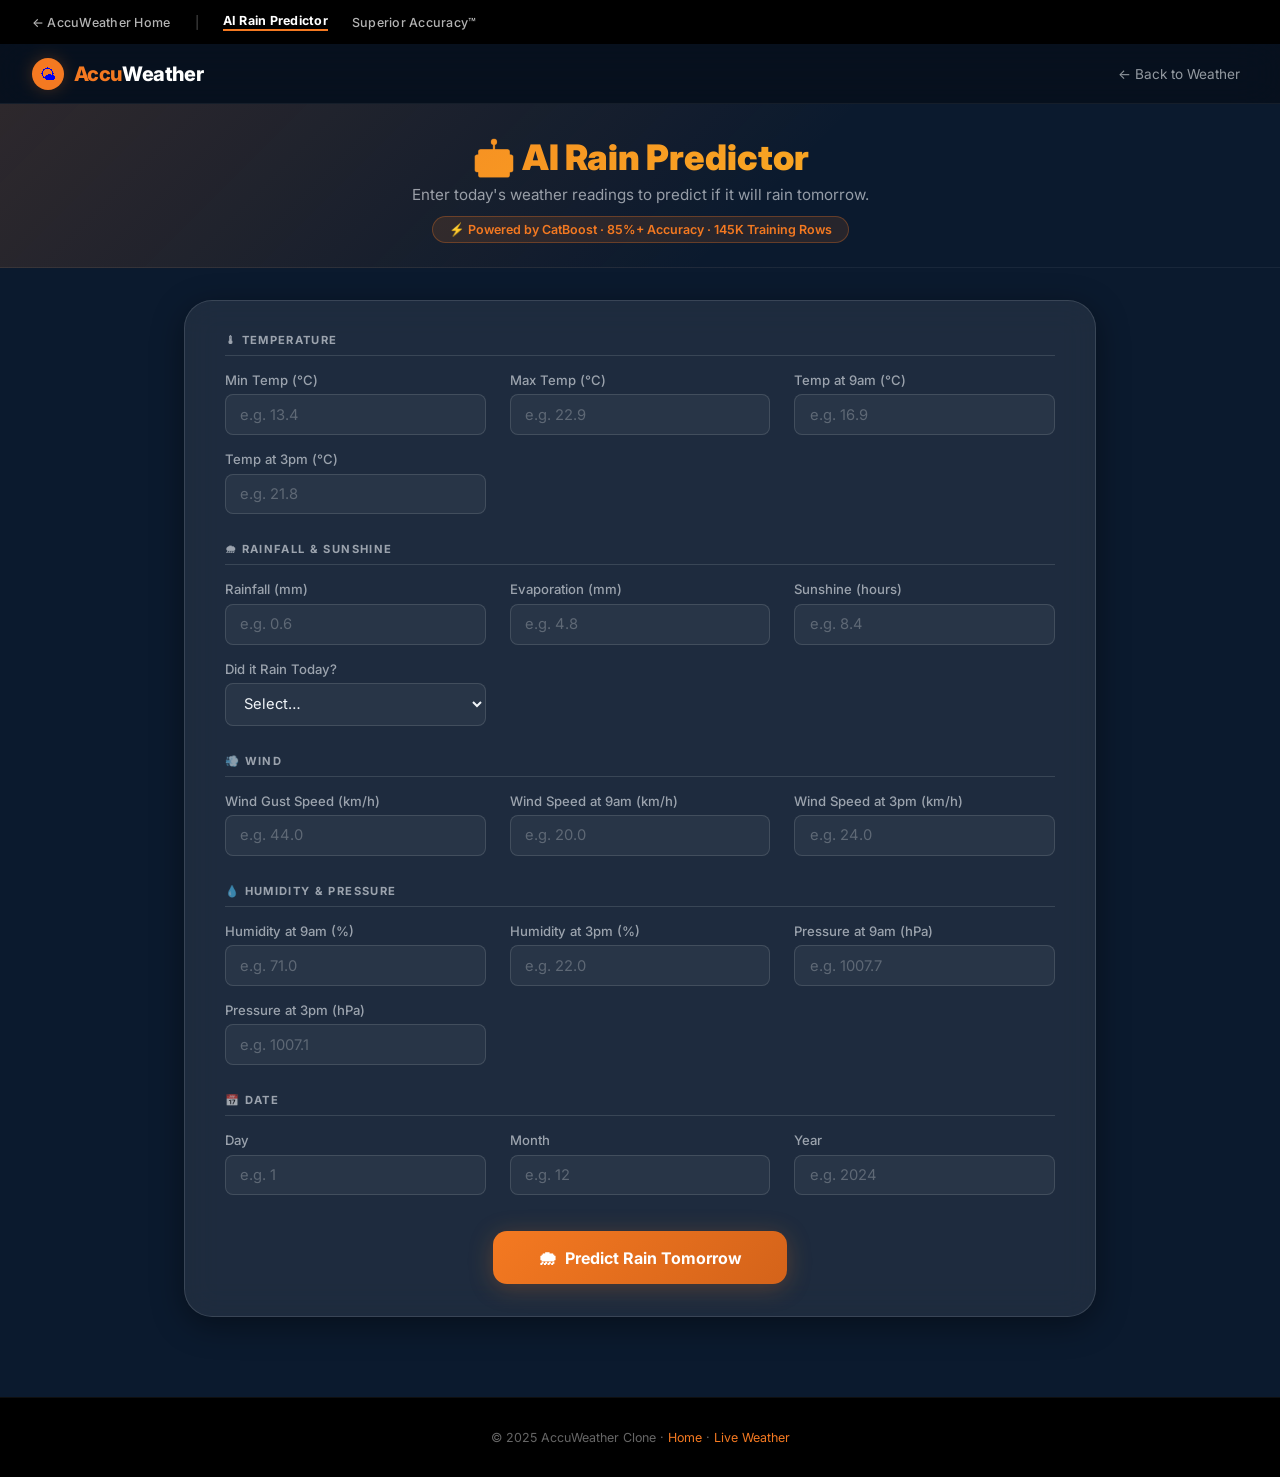
==== templates/predict_form.html @ c1730003 "c" ====
<!DOCTYPE html>
<html lang="en">
<head>
  <meta charset="UTF-8" />
  <meta name="viewport" content="width=device-width, initial-scale=1.0" />
  <title>AI Rain Predictor — AccuWeather Clone</title>
  <meta name="description" content="Use our CatBoost machine learning model to predict whether it will rain tomorrow based on today's weather readings." />
  <link rel="stylesheet" href="/static/css/style.css" />
  <style>
    body { background: var(--navy); padding: 0; }

    .predict-hero {
      background: linear-gradient(135deg, rgba(244,121,33,0.15) 0%, rgba(11,26,46,0) 60%);
      border-bottom: 1px solid rgba(255,255,255,0.06);
      padding: 2rem 2rem 1.5rem;
      text-align: center;
    }
    .predict-hero h1 {
      font-size: clamp(1.6rem, 4vw, 2.2rem);
      font-weight: 900;
      background: linear-gradient(135deg, var(--orange) 0%, #fbbf24 100%);
      -webkit-background-clip: text;
      -webkit-text-fill-color: transparent;
      background-clip: text;
      margin-bottom: 0.4rem;
    }
    .predict-hero p { color: var(--text-muted); font-size: 0.95rem; }
    .predict-badge {
      display: inline-flex;
      align-items: center;
      gap: 0.4rem;
      margin-top: 0.75rem;
      padding: 0.3rem 1rem;
      background: rgba(244,121,33,0.12);
      border: 1px solid rgba(244,121,33,0.3);
      border-radius: 999px;
      font-size: 0.78rem;
      color: var(--orange);
      font-weight: 600;
    }

    .predict-body {
      max-width: 960px;
      margin: 2rem auto;
      padding: 0 1.5rem 3rem;
    }

    .form-card {
      background: var(--glass-bg);
      backdrop-filter: var(--glass-blur);
      border: 1px solid var(--card-border);
      border-radius: var(--radius-xl);
      padding: 2rem 2.5rem;
      box-shadow: var(--shadow-card);
    }

    .section-title {
      font-size: 0.7rem;
      font-weight: 700;
      letter-spacing: 0.12em;
      text-transform: uppercase;
      color: var(--text-muted);
      margin: 1.75rem 0 1rem;
      padding-bottom: 0.5rem;
      border-bottom: 1px solid var(--card-border);
      display: flex;
      align-items: center;
      gap: 0.5rem;
    }
    .section-title:first-child { margin-top: 0; }

    .grid {
      display: grid;
      grid-template-columns: repeat(auto-fit, minmax(200px, 1fr));
      gap: 1rem 1.5rem;
    }

    .field { display: flex; flex-direction: column; gap: 0.4rem; }
    .field label { font-size: 0.82rem; font-weight: 500; color: var(--text-muted); }
    .field input, .field select {
      background: rgba(255,255,255,0.05);
      border: 1px solid var(--card-border);
      border-radius: var(--radius-sm);
      color: var(--text);
      font-family: inherit;
      font-size: 0.92rem;
      padding: 0.65rem 0.9rem;
      transition: border-color var(--transition), box-shadow var(--transition);
      outline: none;
      width: 100%;
    }
    .field input:focus, .field select:focus {
      border-color: var(--orange);
      box-shadow: 0 0 0 3px var(--orange-glow);
    }
    .field input::placeholder { color: rgba(255,255,255,0.25); }
    .field select option { background: #1a2035; color: var(--text); }

    .btn-wrap { margin-top: 2.25rem; text-align: center; }
    .btn-predict {
      display: inline-flex;
      align-items: center;
      gap: 0.5rem;
      background: linear-gradient(135deg, var(--orange) 0%, #d4631a 100%);
      color: #fff;
      border: none;
      border-radius: var(--radius-md);
      font-family: inherit;
      font-size: 1rem;
      font-weight: 700;
      padding: 0.9rem 2.8rem;
      cursor: pointer;
      box-shadow: 0 4px 24px var(--orange-glow);
      transition: transform var(--transition), box-shadow var(--transition), filter var(--transition);
    }
    .btn-predict:hover {
      transform: translateY(-3px);
      box-shadow: 0 8px 32px rgba(244,121,33,0.5);
      filter: brightness(1.08);
    }
    .btn-predict:active { transform: translateY(0); }
    .predict-icon { font-size: 1.2rem; animation: float 3s ease-in-out infinite; }
    @keyframes float { 0%,100%{transform:translateY(0)} 50%{transform:translateY(-5px)} }

    @media (max-width:600px) { .form-card { padding:1.5rem 1rem; } }
  </style>
</head>
<body>

  <!-- ── Topbar ──────────────────────────────────────────────────────────── -->
  <div class="topbar">
    <a class="topbar-item" href="/">← AccuWeather Home</a>
    <span class="topbar-sep">|</span>
    <a class="topbar-item active" href="#">AI Rain Predictor</a>
    <a class="topbar-item" href="#">Superior Accuracy™</a>
  </div>

  <!-- ── Navbar ─────────────────────────────────────────────────────────── -->
  <nav class="navbar">
    <a href="/" class="navbar-brand">
      <div class="navbar-logo-icon">🌤</div>
      <span class="navbar-logo-text"><span>Accu</span>Weather</span>
    </a>
    <a href="/" class="back-link" style="color:var(--text-muted);">← Back to Weather</a>
  </nav>

  <!-- ── Hero ───────────────────────────────────────────────────────────── -->
  <div class="predict-hero">
    <h1>🤖 AI Rain Predictor</h1>
    <p>Enter today's weather readings to predict if it will rain tomorrow.</p>
    <div class="predict-badge">⚡ Powered by CatBoost · 85%+ Accuracy · 145K Training Rows</div>
  </div>

  <!-- ── Form ───────────────────────────────────────────────────────────── -->
  <div class="predict-body">
    <div class="form-card">
      <form action="/predict" method="POST">

        <!-- Temperature -->
        <p class="section-title">🌡 Temperature</p>
        <div class="grid">
          <div class="field">
            <label for="min_temp">Min Temp (°C)</label>
            <input type="number" id="min_temp" name="min_temp" step="0.1" placeholder="e.g. 13.4" required />
          </div>
          <div class="field">
            <label for="max_temp">Max Temp (°C)</label>
            <input type="number" id="max_temp" name="max_temp" step="0.1" placeholder="e.g. 22.9" required />
          </div>
          <div class="field">
            <label for="temp_9am">Temp at 9am (°C)</label>
            <input type="number" id="temp_9am" name="temp_9am" step="0.1" placeholder="e.g. 16.9" required />
          </div>
          <div class="field">
            <label for="temp_3pm">Temp at 3pm (°C)</label>
            <input type="number" id="temp_3pm" name="temp_3pm" step="0.1" placeholder="e.g. 21.8" required />
          </div>
        </div>

        <!-- Rainfall & Sunshine -->
        <p class="section-title">🌧 Rainfall & Sunshine</p>
        <div class="grid">
          <div class="field">
            <label for="rainfall">Rainfall (mm)</label>
            <input type="number" id="rainfall" name="rainfall" step="0.1" min="0" placeholder="e.g. 0.6" required />
          </div>
          <div class="field">
            <label for="evaporation">Evaporation (mm)</label>
            <input type="number" id="evaporation" name="evaporation" step="0.1" min="0" placeholder="e.g. 4.8" required />
          </div>
          <div class="field">
            <label for="sunshine">Sunshine (hours)</label>
            <input type="number" id="sunshine" name="sunshine" step="0.1" min="0" max="14.5" placeholder="e.g. 8.4" required />
          </div>
          <div class="field">
            <label for="rain_today">Did it Rain Today?</label>
            <select id="rain_today" name="rain_today" required>
              <option value="" disabled selected>Select…</option>
              <option value="0">No</option>
              <option value="1">Yes</option>
            </select>
          </div>
        </div>

        <!-- Wind -->
        <p class="section-title">💨 Wind</p>
        <div class="grid">
          <div class="field">
            <label for="wind_gust_speed">Wind Gust Speed (km/h)</label>
            <input type="number" id="wind_gust_speed" name="wind_gust_speed" step="0.1" min="0" placeholder="e.g. 44.0" required />
          </div>
          <div class="field">
            <label for="wind_speed_9am">Wind Speed at 9am (km/h)</label>
            <input type="number" id="wind_speed_9am" name="wind_speed_9am" step="0.1" min="0" placeholder="e.g. 20.0" required />
          </div>
          <div class="field">
            <label for="wind_speed_3pm">Wind Speed at 3pm (km/h)</label>
            <input type="number" id="wind_speed_3pm" name="wind_speed_3pm" step="0.1" min="0" placeholder="e.g. 24.0" required />
          </div>
        </div>

        <!-- Humidity & Pressure -->
        <p class="section-title">💧 Humidity & Pressure</p>
        <div class="grid">
          <div class="field">
            <label for="humidity_9am">Humidity at 9am (%)</label>
            <input type="number" id="humidity_9am" name="humidity_9am" step="0.1" min="0" max="100" placeholder="e.g. 71.0" required />
          </div>
          <div class="field">
            <label for="humidity_3pm">Humidity at 3pm (%)</label>
            <input type="number" id="humidity_3pm" name="humidity_3pm" step="0.1" min="0" max="100" placeholder="e.g. 22.0" required />
          </div>
          <div class="field">
            <label for="pressure_9am">Pressure at 9am (hPa)</label>
            <input type="number" id="pressure_9am" name="pressure_9am" step="0.1" placeholder="e.g. 1007.7" required />
          </div>
          <div class="field">
            <label for="pressure_3pm">Pressure at 3pm (hPa)</label>
            <input type="number" id="pressure_3pm" name="pressure_3pm" step="0.1" placeholder="e.g. 1007.1" required />
          </div>
        </div>

        <!-- Date -->
        <p class="section-title">📅 Date</p>
        <div class="grid">
          <div class="field">
            <label for="day">Day</label>
            <input type="number" id="day" name="day" min="1" max="31" placeholder="e.g. 1" required />
          </div>
          <div class="field">
            <label for="month">Month</label>
            <input type="number" id="month" name="month" min="1" max="12" placeholder="e.g. 12" required />
          </div>
          <div class="field">
            <label for="year">Year</label>
            <input type="number" id="year" name="year" min="2008" max="2030" placeholder="e.g. 2024" required />
          </div>
        </div>

        <div class="btn-wrap">
          <button type="submit" class="btn-predict">
            <span class="predict-icon">🌧</span> Predict Rain Tomorrow
          </button>
        </div>
      </form>
    </div>
  </div>

  <footer class="footer">
    <p>© 2025 AccuWeather Clone · <a href="/">Home</a> · <a href="/weather?city=Hyderabad">Live Weather</a></p>
  </footer>

</body>
</html>
---- static/css/style.css ----
/* ═══════════════════════════════════════════════════════════════════════════
   AccuWeather Clone — Global Design System
   ═══════════════════════════════════════════════════════════════════════════ */

@import url('https://fonts.googleapis.com/css2?family=Inter:wght@300;400;500;600;700;800;900&display=swap');

*, *::before, *::after { box-sizing: border-box; margin: 0; padding: 0; }

/* ── Design Tokens ──────────────────────────────────────────────────────── */
:root {
  --orange:      #f47921;
  --orange-dark: #d4631a;
  --orange-glow: rgba(244, 121, 33, 0.25);
  --navy:        #0b1a2e;
  --navy-light:  #122040;
  --card-bg:     rgba(255,255,255,0.06);
  --card-border: rgba(255,255,255,0.12);
  --glass-bg:    rgba(255,255,255,0.08);
  --glass-blur:  blur(16px);
  --text:        #f0f4f8;
  --text-muted:  rgba(240,244,248,0.6);
  --text-dim:    rgba(240,244,248,0.4);
  --radius-sm:   8px;
  --radius-md:   14px;
  --radius-lg:   20px;
  --radius-xl:   28px;
  --shadow-card: 0 8px 32px rgba(0,0,0,0.4);
  --shadow-glow: 0 0 40px var(--orange-glow);
  --transition:  0.3s cubic-bezier(0.4,0,0.2,1);
}

/* ── Base ───────────────────────────────────────────────────────────────── */
html { scroll-behavior: smooth; }

body {
  font-family: 'Inter', sans-serif;
  color: var(--text);
  background: var(--navy);
  min-height: 100vh;
  overflow-x: hidden;
}

/* ── Scrollbar ──────────────────────────────────────────────────────────── */
::-webkit-scrollbar { width: 6px; height: 6px; }
::-webkit-scrollbar-track { background: transparent; }
::-webkit-scrollbar-thumb { background: rgba(255,255,255,0.2); border-radius: 999px; }
::-webkit-scrollbar-thumb:hover { background: var(--orange); }

/* ═══════════════════════════════════════════════════════════════════════════
   TOP NAV BAR
   ═══════════════════════════════════════════════════════════════════════════ */
.topbar {
  background: #000;
  padding: 0 2rem;
  height: 44px;
  display: flex;
  align-items: center;
  gap: 1.5rem;
  font-size: 0.78rem;
  font-weight: 500;
  letter-spacing: 0.02em;
  position: relative;
  z-index: 100;
}
.topbar-brand {
  display: flex;
  align-items: center;
  gap: 0.5rem;
  text-decoration: none;
  margin-right: 1rem;
}
.topbar-logo-icon {
  width: 24px;
  height: 24px;
  background: var(--orange);
  border-radius: 50%;
  display: flex;
  align-items: center;
  justify-content: center;
  font-size: 0.75rem;
}
.topbar-logo-text {
  font-size: 1.1rem;
  font-weight: 800;
  color: #fff;
  letter-spacing: -0.02em;
}
.topbar-logo-text span { color: var(--orange); }
.topbar-item {
  color: rgba(255,255,255,0.7);
  text-decoration: none;
  transition: color var(--transition);
  cursor: pointer;
  white-space: nowrap;
}
.topbar-item:hover { color: #fff; }
.topbar-item.active {
  color: #fff;
  font-weight: 700;
  border-bottom: 2px solid var(--orange);
  padding-bottom: 1px;
}
.topbar-sep { color: rgba(255,255,255,0.25); }

/* ═══════════════════════════════════════════════════════════════════════════
   MAIN NAVBAR
   ═══════════════════════════════════════════════════════════════════════════ */
.navbar {
  background: rgba(0,0,0,0.35);
  backdrop-filter: blur(20px);
  -webkit-backdrop-filter: blur(20px);
  border-bottom: 1px solid rgba(255,255,255,0.06);
  padding: 0 2rem;
  height: 60px;
  display: flex;
  align-items: center;
  justify-content: space-between;
  position: sticky;
  top: 0;
  z-index: 99;
}
.navbar-brand {
  display: flex;
  align-items: center;
  gap: 0.6rem;
  text-decoration: none;
}
.navbar-logo-icon {
  width: 32px;
  height: 32px;
  background: var(--orange);
  border-radius: 50%;
  display: flex;
  align-items: center;
  justify-content: center;
  font-size: 1rem;
  box-shadow: 0 0 16px var(--orange-glow);
  animation: logoPulse 3s ease-in-out infinite;
}
@keyframes logoPulse {
  0%,100% { box-shadow: 0 0 16px var(--orange-glow); }
  50% { box-shadow: 0 0 28px rgba(244,121,33,0.5); }
}
.navbar-logo-text {
  font-size: 1.25rem;
  font-weight: 800;
  color: #fff;
  letter-spacing: -0.02em;
}
.navbar-logo-text span { color: var(--orange); }

.navbar-menu-btn {
  background: transparent;
  border: none;
  color: #fff;
  cursor: pointer;
  padding: 0.4rem;
  display: flex;
  flex-direction: column;
  gap: 5px;
}
.navbar-menu-btn span {
  display: block;
  width: 22px;
  height: 2px;
  background: #fff;
  border-radius: 2px;
  transition: var(--transition);
}

/* ═══════════════════════════════════════════════════════════════════════════
   HERO — LANDING PAGE
   ═══════════════════════════════════════════════════════════════════════════ */
.hero {
  position: relative;
  min-height: 520px;
  display: flex;
  align-items: center;
  justify-content: center;
  overflow: hidden;
}

/* Animated sky background */
.hero-sky {
  position: absolute;
  inset: 0;
  background: linear-gradient(
    165deg,
    #1a0a00 0%,
    #8b3a00 20%,
    #d4631a 40%,
    #f0944a 55%,
    #f6c27a 65%,
    #f0d890 72%,
    #a8c5e8 82%,
    #5588cc 92%,
    #2a4a7a 100%
  );
  background-size: 200% 200%;
  animation: skyShift 12s ease-in-out infinite alternate;
}
@keyframes skyShift {
  0%   { background-position: 0% 0%; }
  50%  { background-position: 100% 30%; }
  100% { background-position: 60% 100%; }
}

/* Floating cloud layers */
.hero-clouds {
  position: absolute;
  inset: 0;
  pointer-events: none;
  overflow: hidden;
}
.cloud {
  position: absolute;
  border-radius: 50%;
  background: rgba(255,255,255,0.12);
  filter: blur(30px);
  animation: cloudFloat linear infinite;
}
.cloud-1 { width: 400px; height: 200px; top: 15%; left: -10%; animation-duration: 45s; }
.cloud-2 { width: 300px; height: 140px; top: 35%; left: 20%; animation-duration: 60s; animation-delay: -20s; }
.cloud-3 { width: 500px; height: 220px; top: 55%; left: -5%; animation-duration: 55s; animation-delay: -10s; opacity:0.6; }
.cloud-4 { width: 250px; height: 120px; top: 10%; right: 10%; animation-duration: 50s; animation-delay: -30s; }
@keyframes cloudFloat {
  from { transform: translateX(-100px); }
  to   { transform: translateX(calc(100vw + 200px)); }
}

/* Sun glow */
.hero-sun {
  position: absolute;
  top: -80px;
  right: 15%;
  width: 320px;
  height: 320px;
  background: radial-gradient(circle, rgba(255,200,100,0.5) 0%, rgba(255,150,50,0.2) 50%, transparent 75%);
  border-radius: 50%;
  animation: sunGlow 6s ease-in-out infinite alternate;
}
@keyframes sunGlow {
  from { transform: scale(1); opacity: 0.7; }
  to   { transform: scale(1.15); opacity: 1; }
}

/* Dark overlay for text readability */
.hero-overlay {
  position: absolute;
  inset: 0;
  background: linear-gradient(to bottom, rgba(0,0,0,0.15) 0%, rgba(0,0,0,0.05) 50%, rgba(0,0,0,0.25) 100%);
}

/* Hero content */
.hero-content {
  position: relative;
  z-index: 10;
  text-align: center;
  width: 100%;
  max-width: 700px;
  padding: 2rem 1.5rem;
}

/* ── Search Box ─────────────────────────────────────────────────────────── */
.search-box {
  background: rgba(255,255,255,0.95);
  border-radius: var(--radius-xl);
  display: flex;
  align-items: center;
  overflow: hidden;
  box-shadow: 0 12px 48px rgba(0,0,0,0.35), 0 0 0 1px rgba(255,255,255,0.5);
  transition: box-shadow var(--transition), transform var(--transition);
  position: relative;
}
.search-box:focus-within {
  box-shadow: 0 16px 56px rgba(0,0,0,0.45), 0 0 0 2px var(--orange);
  transform: translateY(-2px);
}
.search-icon {
  padding: 0 1rem 0 1.4rem;
  color: #9ca3af;
  font-size: 1.1rem;
  flex-shrink: 0;
}
.search-input {
  flex: 1;
  border: none;
  background: transparent;
  font-family: inherit;
  font-size: 1rem;
  color: #1f2937;
  padding: 1rem 0;
  outline: none;
  min-width: 0;
}
.search-input::placeholder { color: #9ca3af; }
.search-divider { width: 1px; height: 28px; background: #e5e7eb; flex-shrink: 0; }
.search-location-btn {
  display: flex;
  align-items: center;
  gap: 0.4rem;
  padding: 0 1.2rem;
  border: none;
  background: transparent;
  color: #4b5563;
  font-family: inherit;
  font-size: 0.88rem;
  font-weight: 500;
  cursor: pointer;
  transition: color var(--transition);
  white-space: nowrap;
}
.search-location-btn:hover { color: var(--orange); }

/* Search Dropdown */
.search-dropdown {
  position: absolute;
  top: calc(100% + 8px);
  left: 0; right: 0;
  background: #fff;
  border-radius: var(--radius-md);
  box-shadow: 0 20px 60px rgba(0,0,0,0.3);
  overflow: hidden;
  z-index: 200;
  display: none;
  border: 1px solid rgba(0,0,0,0.08);
}
.search-dropdown.open { display: block; animation: dropDown 0.2s ease; }
@keyframes dropDown { from { opacity:0; transform:translateY(-8px); } to { opacity:1; transform:translateY(0); } }
.search-dropdown-item {
  display: flex;
  align-items: center;
  gap: 0.75rem;
  padding: 0.85rem 1.25rem;
  cursor: pointer;
  color: #1f2937;
  transition: background var(--transition);
  border-bottom: 1px solid #f3f4f6;
}
.search-dropdown-item:last-child { border-bottom: none; }
.search-dropdown-item:hover { background: #fff7f0; }
.search-dropdown-item .loc-icon { color: var(--orange); font-size: 1rem; }
.search-dropdown-item .loc-name { font-weight: 600; font-size: 0.95rem; }
.search-dropdown-item .loc-country { font-size: 0.8rem; color: #9ca3af; margin-left: auto; }

/* ── Recent Locations ───────────────────────────────────────────────────── */
.recent-locations {
  margin-top: 1.75rem;
  text-align: left;
}
.recent-label {
  font-size: 0.68rem;
  font-weight: 700;
  letter-spacing: 0.12em;
  text-transform: uppercase;
  color: rgba(255,255,255,0.75);
  margin-bottom: 0.75rem;
  padding-left: 0.25rem;
}
.recent-cards {
  display: flex;
  gap: 0.75rem;
  flex-wrap: wrap;
}
.recent-card {
  background: rgba(255,255,255,0.15);
  backdrop-filter: blur(12px);
  -webkit-backdrop-filter: blur(12px);
  border: 1px solid rgba(255,255,255,0.25);
  border-radius: var(--radius-md);
  padding: 0.85rem 1.1rem;
  min-width: 150px;
  cursor: pointer;
  text-decoration: none;
  color: inherit;
  transition: background var(--transition), transform var(--transition), border-color var(--transition);
  display: block;
}
.recent-card:hover {
  background: rgba(255,255,255,0.22);
  border-color: rgba(255,255,255,0.45);
  transform: translateY(-3px);
}
.recent-city { font-weight: 700; font-size: 1rem; color: #fff; }
.recent-country { font-size: 0.75rem; color: rgba(255,255,255,0.65); margin-bottom: 0.6rem; }
.recent-temp-row { display: flex; align-items: center; gap: 0.5rem; }
.recent-icon { font-size: 1.5rem; }
.recent-temp { font-size: 1.6rem; font-weight: 700; color: #fff; }
.recent-realfeel { font-size: 0.7rem; color: rgba(255,255,255,0.6); margin-top: 0.2rem; }

/* ═══════════════════════════════════════════════════════════════════════════
   HOME PAGE SECTIONS
   ═══════════════════════════════════════════════════════════════════════════ */
.home-section {
  background: #f5f6fa;
  padding: 3rem 2rem;
}
.home-section-dark {
  background: var(--navy);
  padding: 3rem 2rem;
}
.container { max-width: 1100px; margin: 0 auto; }

/* ── Feature Banner ─────────────────────────────────────────────────────── */
.feature-banner {
  background: linear-gradient(135deg, #1e293b 0%, #0f172a 100%);
  border-radius: var(--radius-lg);
  padding: 2rem 2.5rem;
  display: flex;
  align-items: center;
  justify-content: space-between;
  gap: 1rem;
  margin-bottom: 2.5rem;
  border: 1px solid rgba(255,255,255,0.08);
}
.feature-banner-text h2 { font-size: 1.5rem; font-weight: 800; color: #fff; margin-bottom: 0.4rem; }
.feature-banner-text p { color: rgba(255,255,255,0.6); font-size: 0.95rem; }
.feature-banner-btn {
  background: #fff;
  color: #111;
  border: none;
  border-radius: 50%;
  width: 48px;
  height: 48px;
  display: flex;
  align-items: center;
  justify-content: center;
  font-size: 1.2rem;
  cursor: pointer;
  flex-shrink: 0;
  transition: transform var(--transition), background var(--transition);
  text-decoration: none;
}
.feature-banner-btn:hover { transform: scale(1.1); background: var(--orange); color: #fff; }

/* ── Weather Features Grid ──────────────────────────────────────────────── */
.features-grid {
  display: grid;
  grid-template-columns: repeat(auto-fit, minmax(240px, 1fr));
  gap: 1rem;
  margin-bottom: 2.5rem;
}
.feature-card {
  background: var(--card-bg);
  border: 1px solid var(--card-border);
  border-radius: var(--radius-lg);
  padding: 1.5rem;
  cursor: pointer;
  text-decoration: none;
  color: inherit;
  transition: all var(--transition);
  display: block;
}
.feature-card:hover {
  background: rgba(255,255,255,0.1);
  border-color: var(--orange);
  transform: translateY(-4px);
  box-shadow: 0 12px 32px rgba(0,0,0,0.3), var(--shadow-glow);
}
.feature-card-icon { font-size: 2rem; margin-bottom: 0.75rem; }
.feature-card-title { font-weight: 700; font-size: 1rem; color: #fff; margin-bottom: 0.3rem; }
.feature-card-desc { font-size: 0.82rem; color: var(--text-muted); line-height: 1.5; }

/* ── Explore Cities ─────────────────────────────────────────────────────── */
.section-heading {
  font-size: 1.3rem;
  font-weight: 800;
  color: var(--text);
  margin-bottom: 1.25rem;
  display: flex;
  align-items: center;
  gap: 0.5rem;
}
.city-grid {
  display: grid;
  grid-template-columns: repeat(auto-fill, minmax(200px, 1fr));
  gap: 1rem;
}
.city-card {
  background: var(--card-bg);
  border: 1px solid var(--card-border);
  border-radius: var(--radius-md);
  padding: 1.25rem;
  cursor: pointer;
  text-decoration: none;
  color: inherit;
  transition: all var(--transition);
  display: flex;
  flex-direction: column;
  gap: 0.5rem;
}
.city-card:hover {
  background: rgba(255,255,255,0.1);
  border-color: rgba(244,121,33,0.5);
  transform: translateY(-3px);
}
.city-card-name { font-weight: 700; font-size: 1rem; }
.city-card-country { font-size: 0.75rem; color: var(--text-muted); }
.city-card-temp { font-size: 2rem; font-weight: 800; color: var(--orange); }
.city-card-desc { font-size: 0.8rem; color: var(--text-muted); }

/* ═══════════════════════════════════════════════════════════════════════════
   WEATHER DASHBOARD PAGE
   ═══════════════════════════════════════════════════════════════════════════ */
.dashboard {
  background: linear-gradient(160deg, var(--navy) 0%, #0a1628 50%, #071020 100%);
  min-height: 100vh;
}

.dashboard-header {
  background: rgba(0,0,0,0.3);
  backdrop-filter: blur(20px);
  padding: 1.5rem 2rem;
  border-bottom: 1px solid rgba(255,255,255,0.06);
}
.dashboard-header-inner {
  max-width: 1200px;
  margin: 0 auto;
  display: flex;
  align-items: flex-start;
  justify-content: space-between;
  gap: 1rem;
  flex-wrap: wrap;
}
.location-info .city-name { font-size: 2rem; font-weight: 800; }
.location-info .location-detail {
  font-size: 0.85rem;
  color: var(--text-muted);
  margin-top: 0.2rem;
}
.location-info .location-time {
  font-size: 0.8rem;
  color: var(--text-dim);
  margin-top: 0.15rem;
}
.back-link {
  display: inline-flex;
  align-items: center;
  gap: 0.4rem;
  color: var(--text-muted);
  text-decoration: none;
  font-size: 0.85rem;
  transition: color var(--transition);
  padding: 0.5rem;
}
.back-link:hover { color: var(--orange); }

/* ── Dashboard Grid ─────────────────────────────────────────────────────── */
.dashboard-body {
  max-width: 1200px;
  margin: 0 auto;
  padding: 1.5rem 2rem 3rem;
}
.dashboard-grid {
  display: grid;
  grid-template-columns: 380px 1fr;
  gap: 1.25rem;
  align-items: start;
}
.dashboard-left { display: flex; flex-direction: column; gap: 1.25rem; }
.dashboard-right { display: flex; flex-direction: column; gap: 1.25rem; }

/* ── Glass Card ─────────────────────────────────────────────────────────── */
.glass-card {
  background: var(--glass-bg);
  backdrop-filter: var(--glass-blur);
  -webkit-backdrop-filter: var(--glass-blur);
  border: 1px solid var(--card-border);
  border-radius: var(--radius-lg);
  padding: 1.5rem;
  transition: border-color var(--transition);
}
.glass-card:hover { border-color: rgba(244,121,33,0.3); }
.card-label {
  font-size: 0.68rem;
  font-weight: 700;
  letter-spacing: 0.12em;
  text-transform: uppercase;
  color: var(--text-muted);
  margin-bottom: 1rem;
  display: flex;
  align-items: center;
  gap: 0.4rem;
}

/* ── Current Conditions Card ────────────────────────────────────────────── */
.current-card { text-align: center; }
.current-weather-icon { font-size: 5rem; line-height: 1; margin-bottom: 0.5rem; animation: floatIcon 4s ease-in-out infinite; }
@keyframes floatIcon { 0%,100%{transform:translateY(0)} 50%{transform:translateY(-10px)} }
.current-temp {
  font-size: 5.5rem;
  font-weight: 900;
  line-height: 1;
  background: linear-gradient(135deg, #fff 0%, rgba(255,255,255,0.8) 100%);
  -webkit-background-clip: text;
  -webkit-text-fill-color: transparent;
  background-clip: text;
}
.current-unit { font-size: 2rem; font-weight: 400; }
.current-desc { font-size: 1.1rem; font-weight: 600; color: var(--text); margin: 0.5rem 0; }
.current-feels { font-size: 0.9rem; color: var(--text-muted); }
.current-feels strong { color: var(--orange); }
.current-minmax { display: flex; justify-content: center; gap: 1rem; margin-top: 0.75rem; font-size: 0.85rem; }
.temp-high { color: #f87171; font-weight: 600; }
.temp-low  { color: #60a5fa; font-weight: 600; }

/* ── Stats Grid inside card ─────────────────────────────────────────────── */
.stats-grid {
  display: grid;
  grid-template-columns: 1fr 1fr;
  gap: 1rem;
  margin-top: 1.25rem;
  padding-top: 1.25rem;
  border-top: 1px solid var(--card-border);
}
.stat-item { text-align: center; }
.stat-icon { font-size: 1.3rem; margin-bottom: 0.3rem; }
.stat-val { font-size: 1rem; font-weight: 700; color: var(--text); }
.stat-lbl { font-size: 0.72rem; color: var(--text-muted); margin-top: 0.15rem; }

/* ── AQI Card ───────────────────────────────────────────────────────────── */
.aqi-bar-track {
  height: 8px;
  border-radius: 999px;
  background: linear-gradient(to right, #22c55e, #84cc16, #f59e0b, #ef4444, #7c3aed);
  position: relative;
  margin: 1rem 0 0.5rem;
}
.aqi-bar-thumb {
  position: absolute;
  top: 50%;
  transform: translate(-50%, -50%);
  width: 16px;
  height: 16px;
  background: #fff;
  border-radius: 50%;
  box-shadow: 0 2px 8px rgba(0,0,0,0.4);
  transition: left 0.6s cubic-bezier(0.4,0,0.2,1);
}
.aqi-value-row { display: flex; justify-content: space-between; align-items: center; }
.aqi-number { font-size: 2.5rem; font-weight: 900; }
.aqi-text { font-size: 1rem; font-weight: 600; }
.aqi-desc { font-size: 0.8rem; color: var(--text-muted); margin-top: 0.5rem; }

/* ── Hourly Forecast ────────────────────────────────────────────────────── */
.hourly-scroll {
  display: flex;
  gap: 0.75rem;
  overflow-x: auto;
  padding-bottom: 0.5rem;
  scrollbar-width: thin;
}
.hourly-item {
  flex-shrink: 0;
  display: flex;
  flex-direction: column;
  align-items: center;
  gap: 0.4rem;
  padding: 0.85rem 0.6rem;
  border-radius: var(--radius-md);
  background: rgba(255,255,255,0.05);
  border: 1px solid transparent;
  min-width: 68px;
  transition: all var(--transition);
  cursor: pointer;
}
.hourly-item:hover, .hourly-item.active {
  background: rgba(244,121,33,0.15);
  border-color: rgba(244,121,33,0.4);
}
.hourly-time { font-size: 0.72rem; color: var(--text-muted); font-weight: 500; }
.hourly-icon { font-size: 1.6rem; }
.hourly-temp { font-size: 0.95rem; font-weight: 700; }
.hourly-pop  { font-size: 0.68rem; color: #60a5fa; font-weight: 500; }

/* ── Daily Forecast ─────────────────────────────────────────────────────── */
.daily-list { display: flex; flex-direction: column; gap: 0.5rem; }
.daily-item {
  display: grid;
  grid-template-columns: 110px 1fr auto auto;
  align-items: center;
  gap: 1rem;
  padding: 0.75rem 1rem;
  border-radius: var(--radius-sm);
  transition: background var(--transition);
  cursor: pointer;
}
.daily-item:hover { background: rgba(255,255,255,0.05); }
.daily-day { font-weight: 600; font-size: 0.9rem; }
.daily-icon { font-size: 1.4rem; text-align: center; }
.daily-desc { font-size: 0.8rem; color: var(--text-muted); }
.daily-high { font-weight: 700; color: #f87171; }
.daily-low  { font-weight: 500; color: #60a5fa; font-size: 0.88rem; }

/* ── Wind Card ──────────────────────────────────────────────────────────── */
.wind-compass {
  width: 120px;
  height: 120px;
  border-radius: 50%;
  border: 2px solid rgba(255,255,255,0.1);
  display: flex;
  align-items: center;
  justify-content: center;
  position: relative;
  margin: 0 auto 1rem;
  background: radial-gradient(circle at center, rgba(244,121,33,0.08) 0%, transparent 70%);
}
.compass-arrow {
  width: 4px;
  height: 50px;
  background: linear-gradient(to top, transparent, var(--orange));
  border-radius: 2px;
  transform-origin: bottom center;
  position: absolute;
  bottom: 50%;
  left: 50%;
  transform: translateX(-50%);
  transition: transform 1s cubic-bezier(0.4,0,0.2,1);
}
.compass-center {
  width: 12px;
  height: 12px;
  background: var(--orange);
  border-radius: 50%;
  position: absolute;
  z-index: 2;
  box-shadow: 0 0 8px var(--orange-glow);
}
.compass-labels { position: absolute; inset: 0; }
.compass-labels span {
  position: absolute;
  font-size: 0.65rem;
  font-weight: 700;
  color: var(--text-muted);
}
.compass-labels .n { top: 6px; left: 50%; transform: translateX(-50%); }
.compass-labels .s { bottom: 6px; left: 50%; transform: translateX(-50%); }
.compass-labels .e { right: 8px; top: 50%; transform: translateY(-50%); }
.compass-labels .w { left: 8px; top: 50%; transform: translateY(-50%); }

.wind-info-row { display: flex; justify-content: space-around; text-align: center; }
.wind-info-item .val { font-size: 1.5rem; font-weight: 800; color: var(--orange); }
.wind-info-item .lbl { font-size: 0.72rem; color: var(--text-muted); margin-top: 0.2rem; }

/* ── Sun & Moon Card ────────────────────────────────────────────────────── */
.sun-arc {
  position: relative;
  height: 90px;
  margin: 1rem 0;
}
.sun-arc-svg { width: 100%; height: 100%; }
.sun-arc-path { fill: none; stroke: rgba(255,255,255,0.12); stroke-width: 2; stroke-dasharray: 4 4; }
.sun-arc-active { fill: none; stroke: var(--orange); stroke-width: 2; }
.sun-ball {
  position: absolute;
  width: 20px;
  height: 20px;
  background: #fbbf24;
  border-radius: 50%;
  box-shadow: 0 0 16px rgba(251,191,36,0.7);
  top: 50%;
  left: 50%;
  transform: translate(-50%, -50%);
  transition: left 1s ease, top 1s ease;
}
.sun-times { display: flex; justify-content: space-between; font-size: 0.82rem; }
.sun-times .rise { color: #fbbf24; font-weight: 600; }
.sun-times .set  { color: #818cf8; font-weight: 600; }

/* ── Map Section ────────────────────────────────────────────────────────── */
#weather-map {
  height: 350px;
  border-radius: var(--radius-lg);
  overflow: hidden;
  border: 1px solid var(--card-border);
  z-index: 1;
}

/* ── ML Prediction Banner ───────────────────────────────────────────────── */
.ml-banner {
  background: linear-gradient(135deg, rgba(244,121,33,0.15) 0%, rgba(244,121,33,0.05) 100%);
  border: 1px solid rgba(244,121,33,0.35);
  border-radius: var(--radius-lg);
  padding: 1.25rem 1.5rem;
  display: flex;
  align-items: center;
  justify-content: space-between;
  gap: 1rem;
}
.ml-banner-text h3 { font-size: 1rem; font-weight: 700; color: var(--orange); margin-bottom: 0.2rem; }
.ml-banner-text p  { font-size: 0.82rem; color: var(--text-muted); }
.btn-ml {
  background: var(--orange);
  color: #fff;
  border: none;
  border-radius: var(--radius-sm);
  padding: 0.6rem 1.2rem;
  font-family: inherit;
  font-size: 0.85rem;
  font-weight: 600;
  cursor: pointer;
  white-space: nowrap;
  text-decoration: none;
  display: inline-flex;
  align-items: center;
  gap: 0.4rem;
  transition: all var(--transition);
}
.btn-ml:hover { background: var(--orange-dark); transform: translateY(-2px); box-shadow: 0 6px 20px var(--orange-glow); }

/* ── Error page ─────────────────────────────────────────────────────────── */
.error-center {
  min-height: 60vh;
  display: flex;
  flex-direction: column;
  align-items: center;
  justify-content: center;
  text-align: center;
  gap: 1rem;
}
.error-icon { font-size: 4rem; }
.error-title { font-size: 1.5rem; font-weight: 700; }
.error-msg { color: var(--text-muted); }

/* ── Weather icon map ───────────────────────────────────────────────────── */
.wi-sun::before         { content: "☀️"; }
.wi-moon::before        { content: "🌙"; }
.wi-partly-cloudy::before { content: "⛅"; }
.wi-partly-cloudy-night::before { content: "🌤"; }
.wi-cloudy::before      { content: "🌥"; }
.wi-overcast::before    { content: "☁️"; }
.wi-rain::before        { content: "🌧"; }
.wi-rain-sun::before    { content: "🌦"; }
.wi-thunder::before     { content: "⛈"; }
.wi-snow::before        { content: "❄️"; }
.wi-fog::before         { content: "🌫"; }

/* ── Footer ─────────────────────────────────────────────────────────────── */
.footer {
  background: #000;
  padding: 2rem;
  text-align: center;
  font-size: 0.78rem;
  color: rgba(255,255,255,0.4);
  border-top: 1px solid rgba(255,255,255,0.06);
}
.footer a { color: var(--orange); text-decoration: none; }

/* ── Animations ─────────────────────────────────────────────────────────── */
@keyframes fadeInUp {
  from { opacity:0; transform:translateY(20px); }
  to   { opacity:1; transform:translateY(0); }
}
.fade-in-up { animation: fadeInUp 0.6s cubic-bezier(0.4,0,0.2,1) both; }
.delay-1 { animation-delay: 0.1s; }
.delay-2 { animation-delay: 0.2s; }
.delay-3 { animation-delay: 0.3s; }
.delay-4 { animation-delay: 0.4s; }

/* ── Responsive ─────────────────────────────────────────────────────────── */
@media (max-width: 900px) {
  .dashboard-grid { grid-template-columns: 1fr; }
}
@media (max-width: 640px) {
  .topbar { display: none; }
  .hero { min-height: 420px; }
  .dashboard-body { padding: 1rem; }
  .daily-item { grid-template-columns: 80px 1fr auto; }
  .daily-desc { display: none; }
  .feature-banner { flex-direction: column; text-align: center; }
}
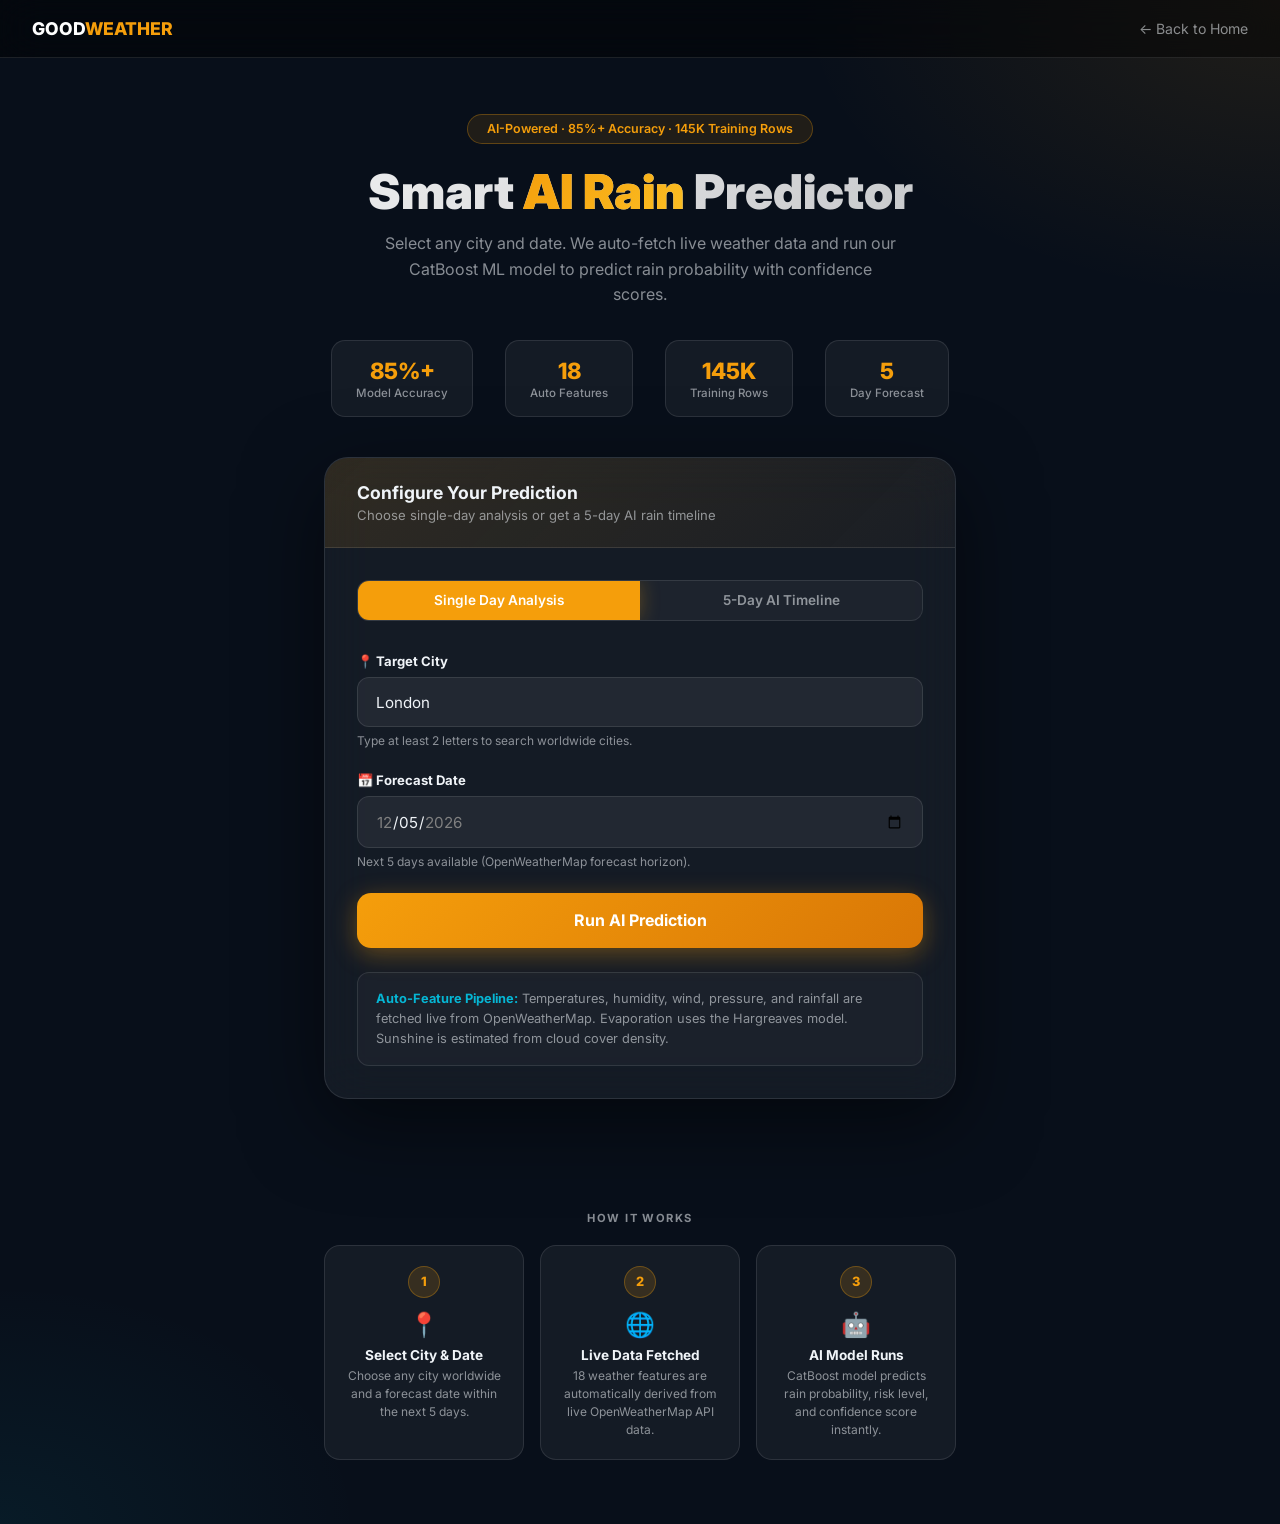
==== commit f376fb2b: "c" ====
--- a/templates/predict_form.html
+++ b/templates/predict_form.html
@@ -3,272 +3,526 @@
 <head>
   <meta charset="UTF-8" />
   <meta name="viewport" content="width=device-width, initial-scale=1.0" />
-  <title>AI Rain Predictor — AccuWeather Clone</title>
-  <meta name="description" content="Use our CatBoost machine learning model to predict whether it will rain tomorrow based on today's weather readings." />
-  <link rel="stylesheet" href="/static/css/style.css" />
+  <title>AI Rain Predictor — GOOD WEATHER</title>
+  <meta name="description" content="Advanced AI rain prediction powered by CatBoost ML model with 85%+ accuracy. Select any city and date for instant prediction." />
+  <link rel="icon" type="image/svg+xml" href="/static/images/favicon.svg" />
+  <link href="https://fonts.googleapis.com/css2?family=Inter:wght@300;400;500;600;700;800;900&display=swap" rel="stylesheet" />
   <style>
-    body { background: var(--navy); padding: 0; }
-
-    .predict-hero {
-      background: linear-gradient(135deg, rgba(244,121,33,0.15) 0%, rgba(11,26,46,0) 60%);
-      border-bottom: 1px solid rgba(255,255,255,0.06);
-      padding: 2rem 2rem 1.5rem;
+    *, *::before, *::after { box-sizing: border-box; margin: 0; padding: 0; }
+    :root {
+      --bg:       #080f1a;
+      --surface:  #0f1c2e;
+      --card:     rgba(255,255,255,0.05);
+      --border:   rgba(255,255,255,0.1);
+      --text:     #f0f4f8;
+      --muted:    rgba(240,244,248,0.55);
+      --orange:   #f59e0b;
+      --sky:      #06b6d4;
+      --radius:   20px;
+      --tr:       0.3s cubic-bezier(0.4,0,0.2,1);
+    }
+    body {
+      font-family: 'Inter', sans-serif;
+      color: var(--text);
+      background: var(--bg);
+      min-height: 100vh;
+      background-image:
+        radial-gradient(ellipse 800px 500px at 100% 0%, rgba(245,158,11,0.1) 0%, transparent 60%),
+        radial-gradient(ellipse 600px 400px at 0% 100%, rgba(6,182,212,0.07) 0%, transparent 60%);
+    }
+
+    /* ── NAV ──────────────────────────────────────────────────────────── */
+    .nav {
+      background: rgba(0,0,0,0.45);
+      backdrop-filter: blur(20px);
+      border-bottom: 1px solid var(--border);
+      padding: 0 2rem;
+      height: 58px;
+      display: flex; align-items: center; justify-content: space-between;
+      position: sticky; top: 0; z-index: 99;
+    }
+    .nav-brand { font-size: 1.1rem; font-weight: 800; color: #fff; text-decoration: none; }
+    .nav-brand span { color: var(--orange); }
+    .nav-back { color: var(--muted); text-decoration: none; font-size: 0.88rem; transition: color var(--tr); display: flex; align-items: center; gap: 0.4rem; }
+    .nav-back:hover { color: var(--orange); }
+
+    /* ── HERO SECTION ─────────────────────────────────────────────────── */
+    .hero {
       text-align: center;
-    }
-    .predict-hero h1 {
-      font-size: clamp(1.6rem, 4vw, 2.2rem);
-      font-weight: 900;
-      background: linear-gradient(135deg, var(--orange) 0%, #fbbf24 100%);
-      -webkit-background-clip: text;
-      -webkit-text-fill-color: transparent;
-      background-clip: text;
-      margin-bottom: 0.4rem;
-    }
-    .predict-hero p { color: var(--text-muted); font-size: 0.95rem; }
-    .predict-badge {
-      display: inline-flex;
-      align-items: center;
-      gap: 0.4rem;
-      margin-top: 0.75rem;
-      padding: 0.3rem 1rem;
-      background: rgba(244,121,33,0.12);
-      border: 1px solid rgba(244,121,33,0.3);
-      border-radius: 999px;
-      font-size: 0.78rem;
-      color: var(--orange);
-      font-weight: 600;
-    }
-
-    .predict-body {
-      max-width: 960px;
-      margin: 2rem auto;
-      padding: 0 1.5rem 3rem;
-    }
-
+      padding: 3.5rem 1.5rem 0;
+      position: relative;
+    }
+    .hero-badge {
+      display: inline-flex; align-items: center; gap: 0.5rem;
+      background: rgba(245,158,11,0.1); border: 1px solid rgba(245,158,11,0.3);
+      border-radius: 999px; padding: 0.4rem 1.2rem;
+      font-size: 0.78rem; color: var(--orange); font-weight: 600;
+      margin-bottom: 1.25rem;
+      animation: fadeUp 0.5s ease both;
+    }
+    .hero h1 {
+      font-size: clamp(1.9rem, 5vw, 3rem);
+      font-weight: 900; line-height: 1.15;
+      background: linear-gradient(135deg, #fff 0%, rgba(255,255,255,0.7) 100%);
+      -webkit-background-clip: text; -webkit-text-fill-color: transparent; background-clip: text;
+      margin-bottom: 0.75rem;
+      animation: fadeUp 0.5s 0.1s ease both;
+    }
+    .hero h1 span {
+      background: linear-gradient(135deg, var(--orange), #fbbf24);
+      -webkit-background-clip: text; -webkit-text-fill-color: transparent; background-clip: text;
+    }
+    .hero p {
+      font-size: 1rem; color: var(--muted); max-width: 520px; margin: 0 auto;
+      line-height: 1.6;
+      animation: fadeUp 0.5s 0.2s ease both;
+    }
+
+    /* ── STATS ROW ────────────────────────────────────────────────────── */
+    .stats-row {
+      display: flex; justify-content: center; gap: 2rem; flex-wrap: wrap;
+      margin-top: 2rem;
+      animation: fadeUp 0.5s 0.3s ease both;
+    }
+    .stat-pill {
+      display: flex; flex-direction: column; align-items: center; gap: 0.15rem;
+      background: var(--card); border: 1px solid var(--border);
+      border-radius: 14px; padding: 1rem 1.5rem;
+      min-width: 110px;
+    }
+    .stat-pill .val { font-size: 1.4rem; font-weight: 800; color: var(--orange); }
+    .stat-pill .lbl { font-size: 0.72rem; color: var(--muted); font-weight: 500; }
+
+    /* ── MAIN FORM CARD ───────────────────────────────────────────────── */
+    .form-wrap {
+      max-width: 680px; margin: 2.5rem auto 0;
+      padding: 0 1.5rem 5rem;
+    }
     .form-card {
-      background: var(--glass-bg);
-      backdrop-filter: var(--glass-blur);
-      border: 1px solid var(--card-border);
-      border-radius: var(--radius-xl);
-      padding: 2rem 2.5rem;
-      box-shadow: var(--shadow-card);
-    }
-
-    .section-title {
-      font-size: 0.7rem;
-      font-weight: 700;
-      letter-spacing: 0.12em;
-      text-transform: uppercase;
-      color: var(--text-muted);
-      margin: 1.75rem 0 1rem;
-      padding-bottom: 0.5rem;
-      border-bottom: 1px solid var(--card-border);
-      display: flex;
-      align-items: center;
-      gap: 0.5rem;
-    }
-    .section-title:first-child { margin-top: 0; }
-
-    .grid {
-      display: grid;
-      grid-template-columns: repeat(auto-fit, minmax(200px, 1fr));
-      gap: 1rem 1.5rem;
-    }
-
-    .field { display: flex; flex-direction: column; gap: 0.4rem; }
-    .field label { font-size: 0.82rem; font-weight: 500; color: var(--text-muted); }
-    .field input, .field select {
-      background: rgba(255,255,255,0.05);
-      border: 1px solid var(--card-border);
-      border-radius: var(--radius-sm);
+      background: var(--card);
+      backdrop-filter: blur(24px);
+      border: 1px solid var(--border);
+      border-radius: 24px;
+      overflow: hidden;
+      box-shadow: 0 24px 80px rgba(0,0,0,0.5);
+      animation: fadeUp 0.6s 0.2s ease both;
+    }
+    .form-card-header {
+      background: linear-gradient(135deg, rgba(245,158,11,0.12) 0%, rgba(245,158,11,0.02) 100%);
+      border-bottom: 1px solid var(--border);
+      padding: 1.5rem 2rem;
+    }
+    .form-card-header h2 { font-size: 1.1rem; font-weight: 700; margin-bottom: 0.25rem; }
+    .form-card-header p { font-size: 0.82rem; color: var(--muted); }
+    .form-card-body { padding: 2rem; }
+
+    /* ── MODE TOGGLE ──────────────────────────────────────────────────── */
+    .mode-toggle {
+      display: flex; background: rgba(255,255,255,0.04);
+      border: 1px solid var(--border); border-radius: 12px;
+      overflow: hidden; margin-bottom: 2rem;
+    }
+    .mode-btn {
+      flex: 1; padding: 0.7rem 1rem;
+      background: transparent; border: none; color: var(--muted);
+      font-family: inherit; font-size: 0.85rem; font-weight: 600;
+      cursor: pointer; transition: all var(--tr); text-align: center;
+    }
+    .mode-btn.active {
+      background: var(--orange); color: #fff;
+      box-shadow: 0 0 20px rgba(245,158,11,0.3);
+    }
+
+    /* ── FORM FIELDS ──────────────────────────────────────────────────── */
+    .field-group { margin-bottom: 1.5rem; }
+    .field-label {
+      display: block; font-size: 0.82rem; font-weight: 700;
+      color: var(--text); margin-bottom: 0.55rem;
+      display: flex; align-items: center; gap: 0.4rem;
+    }
+    .field-hint { font-size: 0.75rem; color: var(--muted); margin-top: 0.35rem; }
+
+    .input-wrap { position: relative; }
+    .field-input {
+      width: 100%;
+      background: rgba(255,255,255,0.06);
+      border: 1px solid var(--border);
+      border-radius: 12px;
       color: var(--text);
-      font-family: inherit;
-      font-size: 0.92rem;
-      padding: 0.65rem 0.9rem;
-      transition: border-color var(--transition), box-shadow var(--transition);
+      font-family: inherit; font-size: 0.95rem;
+      padding: 0.9rem 1.1rem;
       outline: none;
-      width: 100%;
-    }
-    .field input:focus, .field select:focus {
+      transition: border-color var(--tr), box-shadow var(--tr), background var(--tr);
+    }
+    .field-input:focus {
       border-color: var(--orange);
-      box-shadow: 0 0 0 3px var(--orange-glow);
-    }
-    .field input::placeholder { color: rgba(255,255,255,0.25); }
-    .field select option { background: #1a2035; color: var(--text); }
-
-    .btn-wrap { margin-top: 2.25rem; text-align: center; }
-    .btn-predict {
-      display: inline-flex;
-      align-items: center;
-      gap: 0.5rem;
-      background: linear-gradient(135deg, var(--orange) 0%, #d4631a 100%);
-      color: #fff;
-      border: none;
-      border-radius: var(--radius-md);
-      font-family: inherit;
-      font-size: 1rem;
-      font-weight: 700;
-      padding: 0.9rem 2.8rem;
-      cursor: pointer;
-      box-shadow: 0 4px 24px var(--orange-glow);
-      transition: transform var(--transition), box-shadow var(--transition), filter var(--transition);
-    }
-    .btn-predict:hover {
-      transform: translateY(-3px);
-      box-shadow: 0 8px 32px rgba(244,121,33,0.5);
-      filter: brightness(1.08);
-    }
-    .btn-predict:active { transform: translateY(0); }
-    .predict-icon { font-size: 1.2rem; animation: float 3s ease-in-out infinite; }
-    @keyframes float { 0%,100%{transform:translateY(0)} 50%{transform:translateY(-5px)} }
-
-    @media (max-width:600px) { .form-card { padding:1.5rem 1rem; } }
+      box-shadow: 0 0 0 3px rgba(245,158,11,0.15);
+      background: rgba(255,255,255,0.08);
+    }
+    .field-input::placeholder { color: rgba(240,244,248,0.3); }
+
+    /* Search dropdown */
+    .search-dropdown {
+      position: absolute; top: calc(100% + 6px); left: 0; right: 0;
+      background: #1a2840; border: 1px solid rgba(255,255,255,0.12);
+      border-radius: 14px;
+      box-shadow: 0 20px 60px rgba(0,0,0,0.6);
+      overflow: hidden; z-index: 200; display: none;
+    }
+    .search-dropdown.open { display: block; animation: dropIn 0.2s ease; }
+    @keyframes dropIn { from { opacity:0; transform:translateY(-8px); } to { opacity:1; transform:translateY(0); } }
+    .search-item {
+      display: flex; align-items: center; gap: 0.75rem;
+      padding: 0.85rem 1.1rem; cursor: pointer;
+      border-bottom: 1px solid rgba(255,255,255,0.05);
+      transition: background var(--tr);
+    }
+    .search-item:last-child { border-bottom: none; }
+    .search-item:hover { background: rgba(245,158,11,0.1); }
+    .search-item .s-icon { color: var(--orange); font-size: 0.95rem; }
+    .search-item .s-name { font-size: 0.9rem; font-weight: 600; color: var(--text); }
+    .search-item .s-country { font-size: 0.75rem; color: var(--muted); margin-left: auto; }
+
+    /* ── LIVE PREVIEW CARD ────────────────────────────────────────────── */
+    #live-preview {
+      background: rgba(6,182,212,0.06);
+      border: 1px solid rgba(6,182,212,0.2);
+      border-radius: 14px; padding: 1rem 1.25rem;
+      margin-bottom: 1.5rem;
+      display: none;
+      animation: fadeIn 0.3s ease;
+    }
+    .preview-row { display: flex; align-items: center; justify-content: space-between; flex-wrap: wrap; gap: 0.5rem; }
+    .preview-city { font-weight: 700; font-size: 0.95rem; }
+    .preview-coords { font-size: 0.75rem; color: var(--muted); }
+    .preview-badge {
+      background: rgba(6,182,212,0.15); border: 1px solid rgba(6,182,212,0.3);
+      border-radius: 999px; padding: 0.25rem 0.8rem;
+      font-size: 0.72rem; color: var(--sky); font-weight: 600;
+    }
+
+    /* ── LOADING STATE ────────────────────────────────────────────────── */
+    .btn-submit {
+      width: 100%; padding: 1.1rem;
+      background: linear-gradient(135deg, var(--orange) 0%, #d97706 100%);
+      color: #fff; border: none; border-radius: 14px;
+      font-family: inherit; font-size: 1rem; font-weight: 700;
+      cursor: pointer; display: flex; align-items: center; justify-content: center; gap: 0.6rem;
+      transition: all var(--tr);
+      box-shadow: 0 6px 24px rgba(245,158,11,0.35);
+    }
+    .btn-submit:hover { transform: translateY(-2px); box-shadow: 0 10px 32px rgba(245,158,11,0.5); }
+    .btn-submit:active { transform: translateY(0); }
+    .btn-submit.loading {
+      background: linear-gradient(135deg, #92400e, #78350f);
+      cursor: not-allowed; pointer-events: none;
+    }
+    .spinner {
+      width: 20px; height: 20px;
+      border: 2px solid rgba(255,255,255,0.3);
+      border-top-color: #fff;
+      border-radius: 50%;
+      display: none;
+      animation: spin 0.7s linear infinite;
+    }
+    @keyframes spin { to { transform: rotate(360deg); } }
+
+    /* ── INFO STRIP ───────────────────────────────────────────────────── */
+    .info-strip {
+      background: rgba(255,255,255,0.03);
+      border: 1px solid var(--border);
+      border-radius: 12px; padding: 1rem 1.1rem;
+      margin-top: 1.5rem;
+      font-size: 0.8rem; color: var(--muted); line-height: 1.55;
+    }
+    .info-strip strong { color: var(--sky); }
+
+    /* ── HOW IT WORKS ─────────────────────────────────────────────────── */
+    .how-it-works {
+      max-width: 680px; margin: 0 auto;
+      padding: 0 1.5rem;
+    }
+    .how-title {
+      text-align: center;
+      font-size: 0.7rem; font-weight: 700; letter-spacing: 0.13em;
+      text-transform: uppercase; color: var(--muted);
+      margin-bottom: 1.25rem;
+    }
+    .steps { display: grid; grid-template-columns: repeat(3, 1fr); gap: 1rem; }
+    .step {
+      background: var(--card); border: 1px solid var(--border);
+      border-radius: 16px; padding: 1.25rem;
+      text-align: center;
+    }
+    .step-num {
+      width: 32px; height: 32px; border-radius: 50%;
+      background: rgba(245,158,11,0.15); border: 1px solid rgba(245,158,11,0.3);
+      display: flex; align-items: center; justify-content: center;
+      font-size: 0.8rem; font-weight: 800; color: var(--orange);
+      margin: 0 auto 0.75rem;
+    }
+    .step-icon { font-size: 1.5rem; margin-bottom: 0.5rem; }
+    .step-title { font-size: 0.85rem; font-weight: 700; margin-bottom: 0.3rem; }
+    .step-desc { font-size: 0.75rem; color: var(--muted); line-height: 1.5; }
+
+    /* ── ANIMATIONS ───────────────────────────────────────────────────── */
+    @keyframes fadeUp {
+      from { opacity:0; transform:translateY(16px); }
+      to   { opacity:1; transform:translateY(0); }
+    }
+    @keyframes fadeIn { from { opacity:0; } to { opacity:1; } }
+
+    /* ── RESPONSIVE ───────────────────────────────────────────────────── */
+    @media (max-width: 500px) {
+      .form-card-body { padding: 1.5rem; }
+      .stats-row { gap: 0.75rem; }
+      .steps { grid-template-columns: 1fr; }
+    }
   </style>
 </head>
 <body>
 
-  <!-- ── Topbar ──────────────────────────────────────────────────────────── -->
-  <div class="topbar">
-    <a class="topbar-item" href="/">← AccuWeather Home</a>
-    <span class="topbar-sep">|</span>
-    <a class="topbar-item active" href="#">AI Rain Predictor</a>
-    <a class="topbar-item" href="#">Superior Accuracy™</a>
+  <!-- ── NAV ───────────────────────────────────────────────────────────── -->
+  <nav class="nav">
+    <a href="/" class="nav-brand">GOOD<span>WEATHER</span></a>
+    <a href="/" class="nav-back">← Back to Home</a>
+  </nav>
+
+  <!-- ── HERO ──────────────────────────────────────────────────────────── -->
+  <div class="hero">
+    <div class="hero-badge">AI-Powered · 85%+ Accuracy · 145K Training Rows</div>
+    <h1>Smart <span>AI Rain</span> Predictor</h1>
+    <p>Select any city and date. We auto-fetch live weather data and run our CatBoost ML model to predict rain probability with confidence scores.</p>
+
+    <div class="stats-row">
+      <div class="stat-pill"><span class="val">85%+</span><span class="lbl">Model Accuracy</span></div>
+      <div class="stat-pill"><span class="val">18</span><span class="lbl">Auto Features</span></div>
+      <div class="stat-pill"><span class="val">145K</span><span class="lbl">Training Rows</span></div>
+      <div class="stat-pill"><span class="val">5</span><span class="lbl">Day Forecast</span></div>
+    </div>
   </div>
 
-  <!-- ── Navbar ─────────────────────────────────────────────────────────── -->
-  <nav class="navbar">
-    <a href="/" class="navbar-brand">
-      <div class="navbar-logo-icon">🌤</div>
-      <span class="navbar-logo-text"><span>Accu</span>Weather</span>
-    </a>
-    <a href="/" class="back-link" style="color:var(--text-muted);">← Back to Weather</a>
-  </nav>
-
-  <!-- ── Hero ───────────────────────────────────────────────────────────── -->
-  <div class="predict-hero">
-    <h1>🤖 AI Rain Predictor</h1>
-    <p>Enter today's weather readings to predict if it will rain tomorrow.</p>
-    <div class="predict-badge">⚡ Powered by CatBoost · 85%+ Accuracy · 145K Training Rows</div>
-  </div>
-
-  <!-- ── Form ───────────────────────────────────────────────────────────── -->
-  <div class="predict-body">
+  <!-- ── FORM ───────────────────────────────────────────────────────────── -->
+  <div class="form-wrap">
     <div class="form-card">
-      <form action="/predict" method="POST">
-
-        <!-- Temperature -->
-        <p class="section-title">🌡 Temperature</p>
-        <div class="grid">
-          <div class="field">
-            <label for="min_temp">Min Temp (°C)</label>
-            <input type="number" id="min_temp" name="min_temp" step="0.1" placeholder="e.g. 13.4" required />
-          </div>
-          <div class="field">
-            <label for="max_temp">Max Temp (°C)</label>
-            <input type="number" id="max_temp" name="max_temp" step="0.1" placeholder="e.g. 22.9" required />
-          </div>
-          <div class="field">
-            <label for="temp_9am">Temp at 9am (°C)</label>
-            <input type="number" id="temp_9am" name="temp_9am" step="0.1" placeholder="e.g. 16.9" required />
-          </div>
-          <div class="field">
-            <label for="temp_3pm">Temp at 3pm (°C)</label>
-            <input type="number" id="temp_3pm" name="temp_3pm" step="0.1" placeholder="e.g. 21.8" required />
-          </div>
-        </div>
-
-        <!-- Rainfall & Sunshine -->
-        <p class="section-title">🌧 Rainfall & Sunshine</p>
-        <div class="grid">
-          <div class="field">
-            <label for="rainfall">Rainfall (mm)</label>
-            <input type="number" id="rainfall" name="rainfall" step="0.1" min="0" placeholder="e.g. 0.6" required />
-          </div>
-          <div class="field">
-            <label for="evaporation">Evaporation (mm)</label>
-            <input type="number" id="evaporation" name="evaporation" step="0.1" min="0" placeholder="e.g. 4.8" required />
-          </div>
-          <div class="field">
-            <label for="sunshine">Sunshine (hours)</label>
-            <input type="number" id="sunshine" name="sunshine" step="0.1" min="0" max="14.5" placeholder="e.g. 8.4" required />
-          </div>
-          <div class="field">
-            <label for="rain_today">Did it Rain Today?</label>
-            <select id="rain_today" name="rain_today" required>
-              <option value="" disabled selected>Select…</option>
-              <option value="0">No</option>
-              <option value="1">Yes</option>
-            </select>
-          </div>
-        </div>
-
-        <!-- Wind -->
-        <p class="section-title">💨 Wind</p>
-        <div class="grid">
-          <div class="field">
-            <label for="wind_gust_speed">Wind Gust Speed (km/h)</label>
-            <input type="number" id="wind_gust_speed" name="wind_gust_speed" step="0.1" min="0" placeholder="e.g. 44.0" required />
-          </div>
-          <div class="field">
-            <label for="wind_speed_9am">Wind Speed at 9am (km/h)</label>
-            <input type="number" id="wind_speed_9am" name="wind_speed_9am" step="0.1" min="0" placeholder="e.g. 20.0" required />
-          </div>
-          <div class="field">
-            <label for="wind_speed_3pm">Wind Speed at 3pm (km/h)</label>
-            <input type="number" id="wind_speed_3pm" name="wind_speed_3pm" step="0.1" min="0" placeholder="e.g. 24.0" required />
-          </div>
-        </div>
-
-        <!-- Humidity & Pressure -->
-        <p class="section-title">💧 Humidity & Pressure</p>
-        <div class="grid">
-          <div class="field">
-            <label for="humidity_9am">Humidity at 9am (%)</label>
-            <input type="number" id="humidity_9am" name="humidity_9am" step="0.1" min="0" max="100" placeholder="e.g. 71.0" required />
-          </div>
-          <div class="field">
-            <label for="humidity_3pm">Humidity at 3pm (%)</label>
-            <input type="number" id="humidity_3pm" name="humidity_3pm" step="0.1" min="0" max="100" placeholder="e.g. 22.0" required />
-          </div>
-          <div class="field">
-            <label for="pressure_9am">Pressure at 9am (hPa)</label>
-            <input type="number" id="pressure_9am" name="pressure_9am" step="0.1" placeholder="e.g. 1007.7" required />
-          </div>
-          <div class="field">
-            <label for="pressure_3pm">Pressure at 3pm (hPa)</label>
-            <input type="number" id="pressure_3pm" name="pressure_3pm" step="0.1" placeholder="e.g. 1007.1" required />
-          </div>
-        </div>
-
-        <!-- Date -->
-        <p class="section-title">📅 Date</p>
-        <div class="grid">
-          <div class="field">
-            <label for="day">Day</label>
-            <input type="number" id="day" name="day" min="1" max="31" placeholder="e.g. 1" required />
-          </div>
-          <div class="field">
-            <label for="month">Month</label>
-            <input type="number" id="month" name="month" min="1" max="12" placeholder="e.g. 12" required />
-          </div>
-          <div class="field">
-            <label for="year">Year</label>
-            <input type="number" id="year" name="year" min="2008" max="2030" placeholder="e.g. 2024" required />
-          </div>
-        </div>
-
-        <div class="btn-wrap">
-          <button type="submit" class="btn-predict">
-            <span class="predict-icon">🌧</span> Predict Rain Tomorrow
+      <div class="form-card-header">
+        <h2>Configure Your Prediction</h2>
+        <p>Choose single-day analysis or get a 5-day AI rain timeline</p>
+      </div>
+      <div class="form-card-body">
+
+        <!-- Mode Toggle -->
+        <div class="mode-toggle" id="mode-toggle">
+          <button class="mode-btn active" id="mode-single" type="button" onclick="setMode('single')">
+            Single Day Analysis
+          </button>
+          <button class="mode-btn" id="mode-multi" type="button" onclick="setMode('multi')">
+            5-Day AI Timeline
           </button>
         </div>
-      </form>
+
+        <!-- Single Day Form -->
+        <form id="form-single" action="/predict" method="POST" onsubmit="handleSubmit(this)">
+          <input type="hidden" id="city-hidden-s" name="city" value="London" />
+          <input type="hidden" id="lat-hidden-s" name="lat" value="" />
+          <input type="hidden" id="lon-hidden-s" name="lon" value="" />
+
+          <!-- City Search -->
+          <div class="field-group">
+            <label class="field-label" for="city-search-s">📍 Target City</label>
+            <div class="input-wrap">
+              <input type="text" class="field-input" id="city-search-s"
+                placeholder="Search city... (e.g. London, Hyderabad, Tokyo)"
+                autocomplete="off" value="London" />
+              <div class="search-dropdown" id="dropdown-s"></div>
+            </div>
+            <div class="field-hint">Type at least 2 letters to search worldwide cities.</div>
+          </div>
+
+          <!-- Live Preview -->
+          <div id="live-preview">
+            <div class="preview-row">
+              <div>
+                <div class="preview-city" id="preview-city-text">London, GB</div>
+                <div class="preview-coords" id="preview-coords-text">51.51° N, -0.13° E</div>
+              </div>
+              <div class="preview-badge">Location Selected</div>
+            </div>
+          </div>
+
+          <!-- Date -->
+          <div class="field-group" id="date-field-single">
+            <label class="field-label" for="date-s">📅 Forecast Date</label>
+            <input type="date" class="field-input" id="date-s" name="date" required />
+            <div class="field-hint">Next 5 days available (OpenWeatherMap forecast horizon).</div>
+          </div>
+
+          <button type="submit" class="btn-submit" id="btn-s">
+            <div class="spinner" id="spinner-s"></div>
+            <span id="btn-s-text">Run AI Prediction</span>
+          </button>
+        </form>
+
+        <!-- Multi Day Form -->
+        <form id="form-multi" action="/predict-multi" method="POST" style="display:none;" onsubmit="handleSubmit(this)">
+          <input type="hidden" id="city-hidden-m" name="city" value="London" />
+          <input type="hidden" id="lat-hidden-m" name="lat" value="" />
+          <input type="hidden" id="lon-hidden-m" name="lon" value="" />
+
+          <div class="field-group">
+            <label class="field-label" for="city-search-m">📍 Target City</label>
+            <div class="input-wrap">
+              <input type="text" class="field-input" id="city-search-m"
+                placeholder="Search city..."
+                autocomplete="off" value="London" />
+              <div class="search-dropdown" id="dropdown-m"></div>
+            </div>
+            <div class="field-hint">Will predict rain probability for all 5 days at once.</div>
+          </div>
+
+          <div id="live-preview-m" style="display:none;" class="info-strip">
+            <strong id="preview-city-m">London, GB</strong> — 5-day prediction timeline will be generated.
+          </div>
+
+          <button type="submit" class="btn-submit" id="btn-m">
+            <div class="spinner" id="spinner-m"></div>
+            <span id="btn-m-text">Generate 5-Day AI Timeline</span>
+          </button>
+        </form>
+
+        <!-- Info strip -->
+        <div class="info-strip">
+          <strong>Auto-Feature Pipeline:</strong>
+          Temperatures, humidity, wind, pressure, and rainfall are fetched live from OpenWeatherMap.
+          Evaporation uses the Hargreaves model. Sunshine is estimated from cloud cover density.
+        </div>
+
+      </div>
     </div>
   </div>
 
-  <footer class="footer">
-    <p>© 2025 AccuWeather Clone · <a href="/">Home</a> · <a href="/weather?city=Hyderabad">Live Weather</a></p>
-  </footer>
-
+  <!-- ── HOW IT WORKS ───────────────────────────────────────────────────── -->
+  <div class="how-it-works" style="margin-top:2rem; padding-bottom:4rem;">
+    <div class="how-title">How It Works</div>
+    <div class="steps">
+      <div class="step">
+        <div class="step-num">1</div>
+        <div class="step-icon">📍</div>
+        <div class="step-title">Select City & Date</div>
+        <div class="step-desc">Choose any city worldwide and a forecast date within the next 5 days.</div>
+      </div>
+      <div class="step">
+        <div class="step-num">2</div>
+        <div class="step-icon">🌐</div>
+        <div class="step-title">Live Data Fetched</div>
+        <div class="step-desc">18 weather features are automatically derived from live OpenWeatherMap API data.</div>
+      </div>
+      <div class="step">
+        <div class="step-num">3</div>
+        <div class="step-icon">🤖</div>
+        <div class="step-title">AI Model Runs</div>
+        <div class="step-desc">CatBoost model predicts rain probability, risk level, and confidence score instantly.</div>
+      </div>
+    </div>
+  </div>
+
+  <script>
+    const MODES = { single: null, multi: null };
+
+    function setMode(mode) {
+      document.getElementById('form-single').style.display = mode === 'single' ? 'block' : 'none';
+      document.getElementById('form-multi').style.display  = mode === 'multi'  ? 'block' : 'none';
+      document.getElementById('mode-single').classList.toggle('active', mode === 'single');
+      document.getElementById('mode-multi').classList.toggle('active', mode === 'multi');
+    }
+
+    function handleSubmit(form) {
+      const suffix = form.id === 'form-single' ? 's' : 'm';
+      const btn    = document.getElementById('btn-' + suffix);
+      const spinner= document.getElementById('spinner-' + suffix);
+      const btnTxt = document.getElementById('btn-' + suffix + '-text');
+      btn.classList.add('loading');
+      spinner.style.display = 'block';
+      btnTxt.textContent = 'Predicting...';
+    }
+
+    // ── Autocomplete helper ──────────────────────────────────────────────
+    let searchTimer = null;
+
+    function initSearch(inputId, dropdownId, hiddenCity, hiddenLat, hiddenLon, previewId, previewCityId, previewCoordsId) {
+      const input    = document.getElementById(inputId);
+      const dropdown = document.getElementById(dropdownId);
+      const preview  = previewId ? document.getElementById(previewId) : null;
+
+      input.addEventListener('input', () => {
+        document.getElementById(hiddenCity).value = input.value;
+        document.getElementById(hiddenLat).value  = '';
+        document.getElementById(hiddenLon).value  = '';
+        if (preview) preview.style.display = 'none';
+        clearTimeout(searchTimer);
+        if (input.value.length < 2) { dropdown.classList.remove('open'); return; }
+        searchTimer = setTimeout(() => fetchSuggestions(input.value, dropdown, hiddenCity, hiddenLat, hiddenLon, preview, previewCityId, previewCoordsId), 280);
+      });
+
+      document.addEventListener('click', e => {
+        if (!input.contains(e.target) && !dropdown.contains(e.target)) dropdown.classList.remove('open');
+      });
+    }
+
+    function fetchSuggestions(q, dropdown, hiddenCity, hiddenLat, hiddenLon, preview, previewCityId, previewCoordsId) {
+      fetch('/api/search?q=' + encodeURIComponent(q))
+        .then(r => r.json())
+        .then(data => {
+          if (!data.length) { dropdown.classList.remove('open'); return; }
+          dropdown.innerHTML = data.map(item => `
+            <div class="search-item" onclick="selectCity('${item.name}','${item.country}',${item.lat},${item.lon},'${hiddenCity}','${hiddenLat}','${hiddenLon}','${dropdown.id}',${previewCityId ? `'${previewCityId}'` : null},${previewCoordsId ? `'${previewCoordsId}'` : null},'${item.state || ''}')">
+              <span class="s-icon">📍</span>
+              <span class="s-name">${item.name}${item.state ? ', ' + item.state : ''}</span>
+              <span class="s-country">${item.country}</span>
+            </div>
+          `).join('');
+          dropdown.classList.add('open');
+        });
+    }
+
+    function selectCity(name, country, lat, lon, hiddenCity, hiddenLat, hiddenLon, dropdownId, previewCityId, previewCoordsId, state) {
+      const suffix = dropdownId.includes('-s') ? 's' : 'm';
+      const input  = document.getElementById('city-search-' + suffix);
+      input.value  = name + (state ? ', ' + state : '') + ', ' + country;
+      document.getElementById(hiddenCity).value = name;
+      document.getElementById(hiddenLat).value  = lat;
+      document.getElementById(hiddenLon).value  = lon;
+      document.getElementById(dropdownId).classList.remove('open');
+
+      if (suffix === 's') {
+        const preview = document.getElementById('live-preview');
+        document.getElementById('preview-city-text').textContent = name + ', ' + country;
+        document.getElementById('preview-coords-text').textContent =
+          Math.abs(lat).toFixed(2) + '° ' + (lat >= 0 ? 'N' : 'S') + ', ' +
+          Math.abs(lon).toFixed(2) + '° ' + (lon >= 0 ? 'E' : 'W');
+        preview.style.display = 'block';
+      } else {
+        const pm = document.getElementById('live-preview-m');
+        document.getElementById('preview-city-m').textContent = name + ', ' + country;
+        pm.style.display = 'block';
+      }
+    }
+
+    // ── Date Picker ───────────────────────────────────────────────────────
+    const today = new Date();
+    const maxDate = new Date(today);
+    maxDate.setDate(maxDate.getDate() + 4);
+    const toStr = d => d.toISOString().split('T')[0];
+
+    const ds = document.getElementById('date-s');
+    if (ds) { ds.min = toStr(today); ds.max = toStr(maxDate); ds.value = toStr(today); }
+
+    // ── Init autocomplete for both forms ──────────────────────────────────
+    initSearch('city-search-s', 'dropdown-s', 'city-hidden-s', 'lat-hidden-s', 'lon-hidden-s', 'live-preview', 'preview-city-text', 'preview-coords-text');
+    initSearch('city-search-m', 'dropdown-m', 'city-hidden-m', 'lat-hidden-m', 'lon-hidden-m', 'live-preview-m', 'preview-city-m', null);
+
+    // ── Check for multi param in URL ──────────────────────────────────────
+    if (new URLSearchParams(location.search).get('multi') === '1') setMode('multi');
+  </script>
 </body>
 </html>
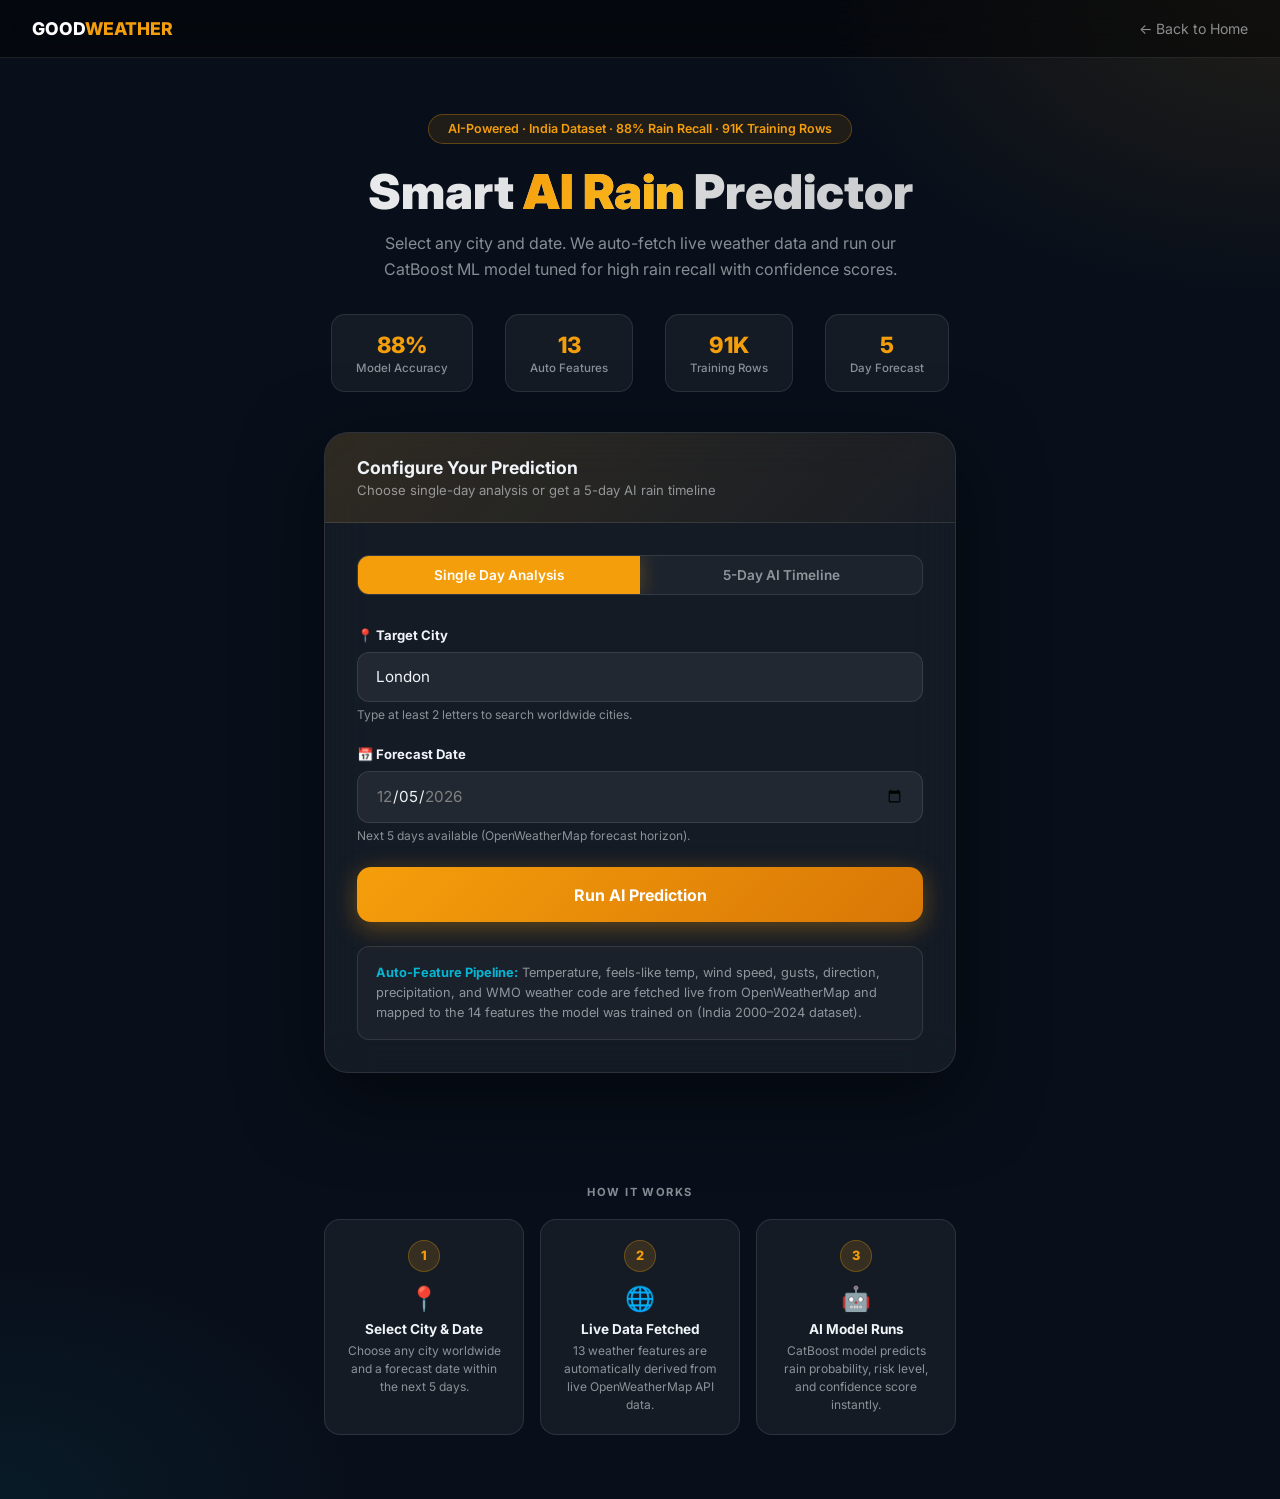
==== commit a814e439: "c" ====
--- a/templates/predict_form.html
+++ b/templates/predict_form.html
@@ -290,14 +290,14 @@
 
   <!-- ── HERO ──────────────────────────────────────────────────────────── -->
   <div class="hero">
-    <div class="hero-badge">AI-Powered · 85%+ Accuracy · 145K Training Rows</div>
+    <div class="hero-badge">AI-Powered · India Dataset · 88% Rain Recall · 91K Training Rows</div>
     <h1>Smart <span>AI Rain</span> Predictor</h1>
-    <p>Select any city and date. We auto-fetch live weather data and run our CatBoost ML model to predict rain probability with confidence scores.</p>
+    <p>Select any city and date. We auto-fetch live weather data and run our CatBoost ML model tuned for high rain recall with confidence scores.</p>
 
     <div class="stats-row">
-      <div class="stat-pill"><span class="val">85%+</span><span class="lbl">Model Accuracy</span></div>
-      <div class="stat-pill"><span class="val">18</span><span class="lbl">Auto Features</span></div>
-      <div class="stat-pill"><span class="val">145K</span><span class="lbl">Training Rows</span></div>
+      <div class="stat-pill"><span class="val">88%</span><span class="lbl">Model Accuracy</span></div>
+      <div class="stat-pill"><span class="val">13</span><span class="lbl">Auto Features</span></div>
+      <div class="stat-pill"><span class="val">91K</span><span class="lbl">Training Rows</span></div>
       <div class="stat-pill"><span class="val">5</span><span class="lbl">Day Forecast</span></div>
     </div>
   </div>
@@ -393,8 +393,9 @@
         <!-- Info strip -->
         <div class="info-strip">
           <strong>Auto-Feature Pipeline:</strong>
-          Temperatures, humidity, wind, pressure, and rainfall are fetched live from OpenWeatherMap.
-          Evaporation uses the Hargreaves model. Sunshine is estimated from cloud cover density.
+          Temperature, feels-like temp, wind speed, gusts, direction, precipitation,
+          and WMO weather code are fetched live from OpenWeatherMap and mapped to
+          the 14 features the model was trained on (India 2000–2024 dataset).
         </div>
 
       </div>
@@ -415,7 +416,7 @@
         <div class="step-num">2</div>
         <div class="step-icon">🌐</div>
         <div class="step-title">Live Data Fetched</div>
-        <div class="step-desc">18 weather features are automatically derived from live OpenWeatherMap API data.</div>
+        <div class="step-desc">13 weather features are automatically derived from live OpenWeatherMap API data.</div>
       </div>
       <div class="step">
         <div class="step-num">3</div>
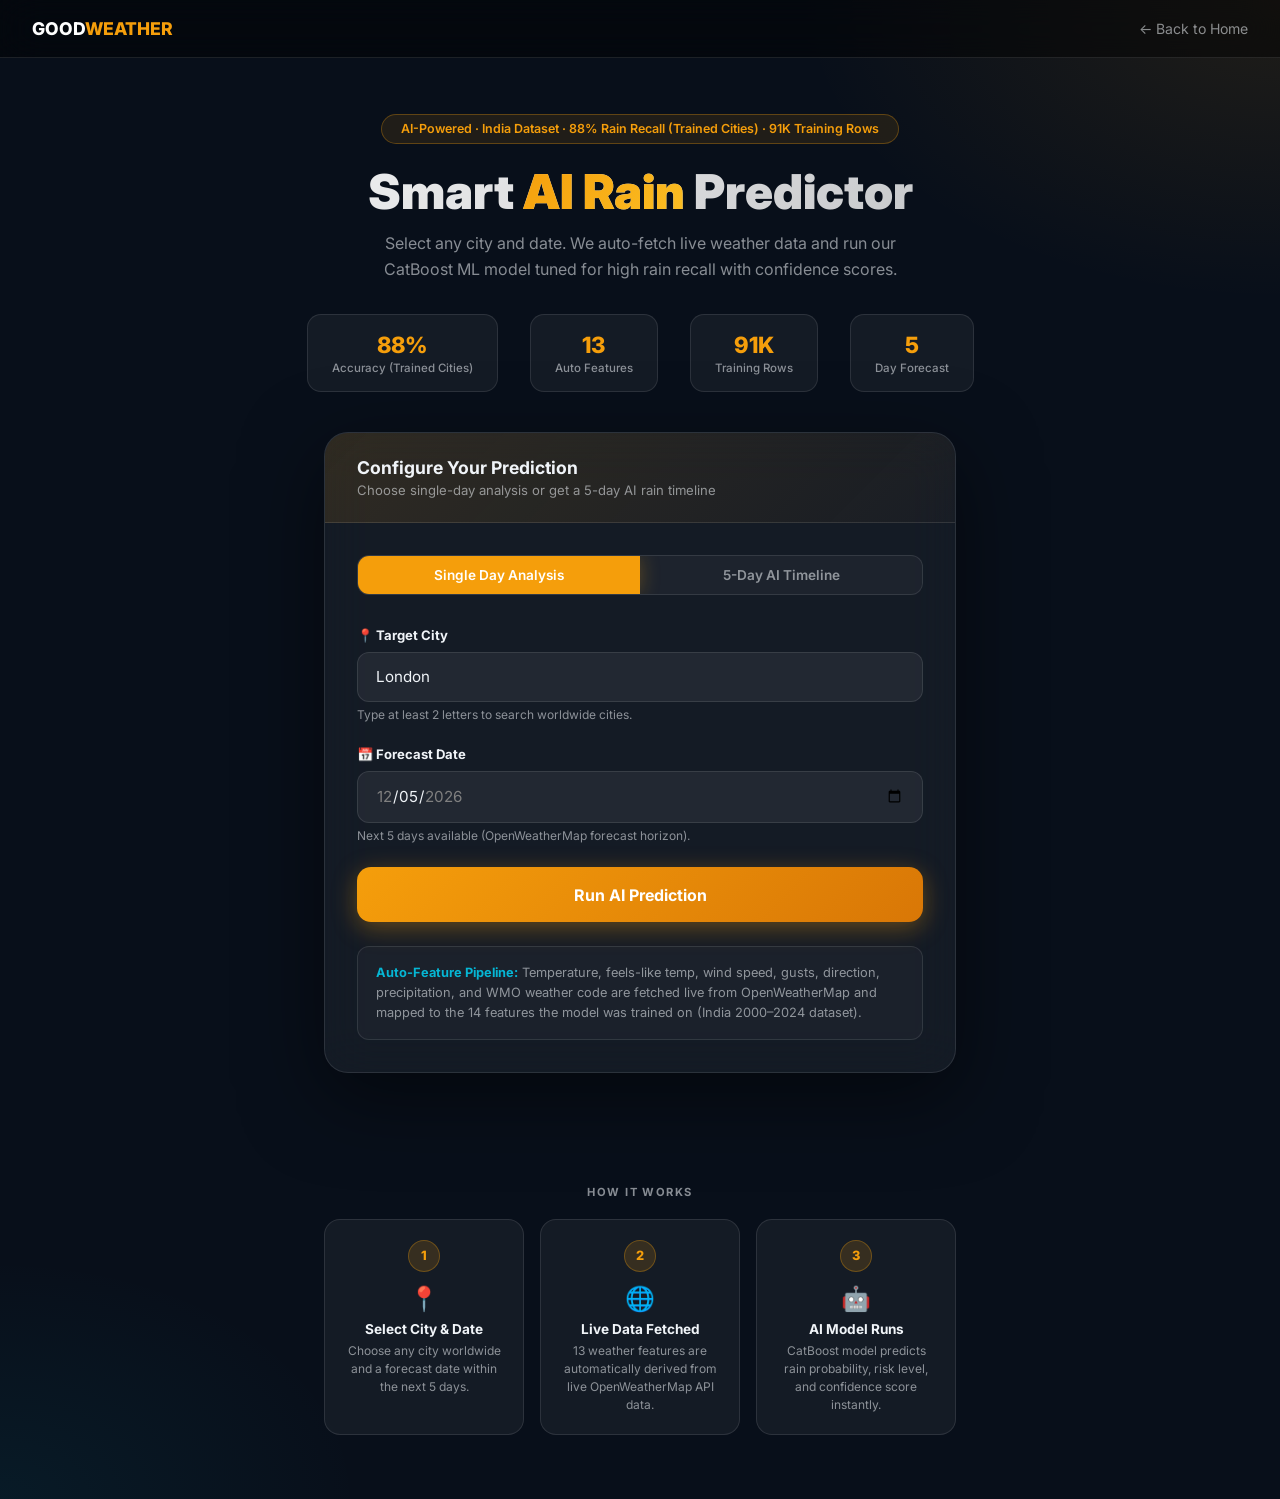
==== commit 78a2017a: "c" ====
--- a/templates/predict_form.html
+++ b/templates/predict_form.html
@@ -290,12 +290,12 @@
 
   <!-- ── HERO ──────────────────────────────────────────────────────────── -->
   <div class="hero">
-    <div class="hero-badge">AI-Powered · India Dataset · 88% Rain Recall · 91K Training Rows</div>
+    <div class="hero-badge">AI-Powered · India Dataset · 88% Rain Recall (Trained Cities) · 91K Training Rows</div>
     <h1>Smart <span>AI Rain</span> Predictor</h1>
     <p>Select any city and date. We auto-fetch live weather data and run our CatBoost ML model tuned for high rain recall with confidence scores.</p>
 
     <div class="stats-row">
-      <div class="stat-pill"><span class="val">88%</span><span class="lbl">Model Accuracy</span></div>
+      <div class="stat-pill"><span class="val">88%</span><span class="lbl">Accuracy (Trained Cities)</span></div>
       <div class="stat-pill"><span class="val">13</span><span class="lbl">Auto Features</span></div>
       <div class="stat-pill"><span class="val">91K</span><span class="lbl">Training Rows</span></div>
       <div class="stat-pill"><span class="val">5</span><span class="lbl">Day Forecast</span></div>
